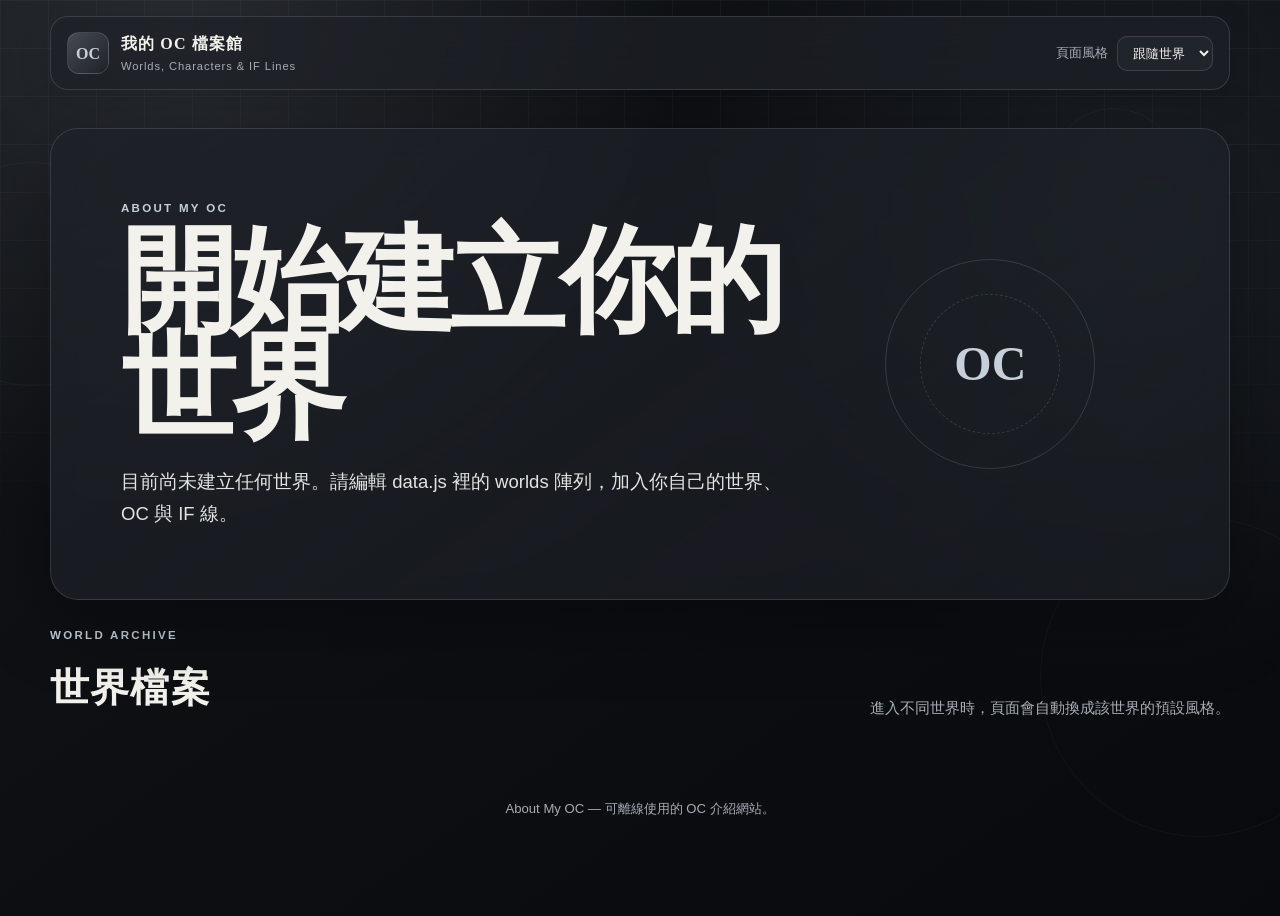
==== index.html @ 73b42c34 "Force browsers to load the empty OC data" ====
<!doctype html>
<html lang="zh-Hant">
<head>
  <meta charset="utf-8">
  <meta name="viewport" content="width=device-width, initial-scale=1">
  <meta name="theme-color" content="#111418">
  <meta name="description" content="可重複使用的 OC 世界觀與角色介紹網站模板">
  <meta http-equiv="Cache-Control" content="no-cache, no-store, must-revalidate">
  <meta http-equiv="Pragma" content="no-cache">
  <meta http-equiv="Expires" content="0">
  <title>OC 檔案館</title>
  <link rel="stylesheet" href="style.css?v=20260822-empty">
  <script defer src="data.js?v=20260822-empty"></script>
  <script defer src="app.js?v=20260822-empty"></script>
</head>
<body data-theme="archive">
  <a class="skip-link" href="#app">跳到主要內容</a>

  <div class="ambient" aria-hidden="true">
    <span></span>
    <span></span>
    <span></span>
  </div>

  <header class="site-header">
    <a class="site-brand" href="#/" data-route aria-label="回到首頁">
      <span class="brand-mark" id="brand-mark">OC</span>
      <span class="brand-copy">
        <strong id="site-title">OC 檔案館</strong>
        <small id="site-tagline">Worlds, Characters & IF Lines</small>
      </span>
    </a>

    <div class="header-actions">
      <label class="theme-control">
        <span>頁面風格</span>
        <select id="theme-select" aria-label="選擇頁面風格">
          <option value="auto">跟隨世界</option>
          <option value="archive">檔案館</option>
          <option value="ancient">古風</option>
          <option value="cyber">科技風</option>
          <option value="zombie">喪屍風</option>
          <option value="fantasy">西幻風</option>
          <option value="school">校園風</option>
        </select>
      </label>
    </div>
  </header>

  <main id="app" class="app-shell" aria-live="polite"></main>

  <footer class="site-footer">
    <p id="footer-text">以純 HTML、CSS、JavaScript 製作。</p>
  </footer>

  <noscript>
    <p class="noscript-message">這個網站需要啟用 JavaScript 才能顯示角色資料。</p>
  </noscript>

  <script>
    document.addEventListener("click", (event) => {
      const link = event.target.closest('a[href="#characters"]');
      if (!link) return;
      event.preventDefault();
      document.getElementById("characters")?.scrollIntoView({
        behavior: window.matchMedia("(prefers-reduced-motion: reduce)").matches ? "auto" : "smooth",
        block: "start"
      });
    });
  </script>
</body>
</html>
---- style.css ----
:root {
  color-scheme: dark;
  --bg: #111418;
  --bg-deep: #080a0d;
  --surface: rgba(29, 33, 39, .82);
  --surface-strong: #20252c;
  --soft: rgba(255, 255, 255, .045);
  --text: #f3f1ec;
  --muted: #a7adb6;
  --accent: #c5d0db;
  --accent-2: #7e92a8;
  --line: rgba(225, 235, 244, .14);
  --shadow: 0 24px 70px rgba(0, 0, 0, .34);
  --display: "Times New Roman", "Noto Serif TC", serif;
  --body: -apple-system, BlinkMacSystemFont, "Segoe UI", "Noto Sans TC", sans-serif;
  --radius-lg: 28px;
  --radius-md: 18px;
  --page: 1180px;
  --ease: cubic-bezier(.22, .8, .26, 1);
}

body[data-theme="archive"] {
  --bg: #111418;
  --bg-deep: #080a0d;
  --surface: rgba(29, 33, 39, .82);
  --surface-strong: #20252c;
  --text: #f3f1ec;
  --muted: #a7adb6;
  --accent: #c5d0db;
  --accent-2: #7e92a8;
  --line: rgba(225, 235, 244, .14);
}

body[data-theme="ancient"] {
  --bg: #191410;
  --bg-deep: #0c0907;
  --surface: rgba(47, 36, 28, .84);
  --surface-strong: #392b23;
  --text: #f3e9d8;
  --muted: #c0aa90;
  --accent: #d6a65b;
  --accent-2: #8f2f2c;
  --line: rgba(222, 183, 123, .22);
  --display: "Kaiti TC", "DFKai-SB", "Noto Serif TC", serif;
}

body[data-theme="cyber"] {
  --bg: #07131a;
  --bg-deep: #02080c;
  --surface: rgba(8, 35, 46, .8);
  --surface-strong: #0a2d39;
  --text: #e4fbff;
  --muted: #8ab4bf;
  --accent: #52e6ff;
  --accent-2: #8272ff;
  --line: rgba(82, 230, 255, .22);
  --display: "Arial Narrow", "Noto Sans TC", sans-serif;
}

body[data-theme="zombie"] {
  --bg: #111813;
  --bg-deep: #070b08;
  --surface: rgba(27, 40, 29, .84);
  --surface-strong: #28372a;
  --text: #edf0df;
  --muted: #a7ad93;
  --accent: #d0d86b;
  --accent-2: #9e3f32;
  --line: rgba(204, 216, 107, .2);
  --display: "Arial Narrow", "Noto Sans TC", sans-serif;
}

body[data-theme="fantasy"] {
  --bg: #111326;
  --bg-deep: #090917;
  --surface: rgba(29, 30, 65, .82);
  --surface-strong: #282957;
  --text: #f6f0df;
  --muted: #b8b3ca;
  --accent: #e0bd6c;
  --accent-2: #7b6bd1;
  --line: rgba(224, 189, 108, .2);
  --display: Georgia, "Noto Serif TC", serif;
}

body[data-theme="school"] {
  color-scheme: light;
  --bg: #edf2f3;
  --bg-deep: #dce6e8;
  --surface: rgba(255, 255, 255, .86);
  --surface-strong: #fff;
  --soft: rgba(71, 127, 145, .055);
  --text: #26343b;
  --muted: #718087;
  --accent: #477f91;
  --accent-2: #d58a8a;
  --line: rgba(59, 92, 104, .16);
  --shadow: 0 24px 60px rgba(69, 92, 100, .16);
  --display: "Noto Serif TC", serif;
}

*, *::before, *::after { box-sizing: border-box; }
html { min-width: 320px; scroll-behavior: smooth; }
body {
  min-height: 100vh;
  margin: 0;
  overflow-x: hidden;
  color: var(--text);
  font-family: var(--body);
  line-height: 1.7;
  background:
    radial-gradient(circle at 14% 4%, color-mix(in srgb, var(--accent) 13%, transparent), transparent 31rem),
    radial-gradient(circle at 90% 24%, color-mix(in srgb, var(--accent-2) 13%, transparent), transparent 29rem),
    linear-gradient(145deg, var(--bg), var(--bg-deep));
  transition: color .35s ease, background-color .45s ease;
}

body::before {
  content: "";
  position: fixed;
  inset: 0;
  z-index: -3;
  pointer-events: none;
  opacity: .33;
  background-image:
    linear-gradient(var(--line) 1px, transparent 1px),
    linear-gradient(90deg, var(--line) 1px, transparent 1px);
  background-size: 48px 48px;
  mask-image: linear-gradient(to bottom, #000, transparent 80%);
}

body[data-theme="ancient"]::before {
  opacity: .13;
  background-image:
    repeating-linear-gradient(0deg, transparent 0 12px, rgba(255,255,255,.06) 13px),
    repeating-linear-gradient(90deg, transparent 0 21px, rgba(255,255,255,.035) 22px);
  background-size: auto;
}

body[data-theme="school"]::before {
  opacity: .28;
  background-image: linear-gradient(rgba(71,127,145,.13) 1px, transparent 1px);
  background-size: 100% 30px;
}

a { color: inherit; text-decoration: none; }
button, select { font: inherit; }
button, a, select { -webkit-tap-highlight-color: transparent; }
img { display: block; width: 100%; height: 100%; object-fit: cover; }
::selection { background: color-mix(in srgb, var(--accent) 42%, transparent); color: var(--text); }

.skip-link {
  position: fixed;
  top: 10px;
  left: 10px;
  z-index: 999;
  transform: translateY(-150%);
  padding: 9px 13px;
  border-radius: 10px;
  background: var(--surface-strong);
}
.skip-link:focus { transform: translateY(0); }

.ambient { position: fixed; inset: 0; z-index: -2; overflow: hidden; pointer-events: none; }
.ambient span {
  position: absolute;
  width: 14rem;
  aspect-ratio: 1;
  border: 1px solid color-mix(in srgb, var(--accent) 30%, transparent);
  border-radius: 50%;
  opacity: .17;
  animation: drift 18s ease-in-out infinite alternate;
}
.ambient span:nth-child(1) { left: -5rem; top: 18%; }
.ambient span:nth-child(2) { right: 8%; top: 12%; width: 8rem; animation-delay: -6s; }
.ambient span:nth-child(3) { right: -5rem; bottom: 7%; width: 20rem; animation-delay: -11s; }
@keyframes drift { to { transform: translate3d(2rem, 2.5rem, 0) rotate(10deg); } }

.site-header {
  position: sticky;
  top: 0;
  z-index: 100;
  display: flex;
  align-items: center;
  justify-content: space-between;
  gap: 20px;
  width: min(calc(100% - 32px), var(--page));
  margin: 16px auto 0;
  padding: 13px 16px;
  border: 1px solid var(--line);
  border-radius: 18px;
  background: color-mix(in srgb, var(--surface) 84%, transparent);
  box-shadow: 0 10px 35px rgba(0,0,0,.12);
  backdrop-filter: blur(18px);
  -webkit-backdrop-filter: blur(18px);
}

.site-brand { display: inline-flex; align-items: center; gap: 12px; min-width: 0; view-transition-name: site-brand; }
.brand-mark {
  display: grid;
  flex: 0 0 42px;
  width: 42px;
  height: 42px;
  place-items: center;
  border: 1px solid var(--line);
  border-radius: 12px;
  color: var(--accent);
  background: linear-gradient(135deg, color-mix(in srgb, var(--accent) 24%, transparent), transparent);
  font-family: var(--display);
  font-weight: 800;
}
.brand-copy { display: grid; min-width: 0; }
.brand-copy strong, .brand-copy small { overflow: hidden; text-overflow: ellipsis; white-space: nowrap; }
.brand-copy strong { font-family: var(--display); letter-spacing: .07em; }
.brand-copy small { color: var(--muted); font-size: .7rem; letter-spacing: .08em; }

.theme-control { display: flex; align-items: center; gap: 9px; color: var(--muted); font-size: .82rem; }
.theme-control select {
  max-width: 145px;
  padding: 8px 11px;
  border: 1px solid var(--line);
  border-radius: 10px;
  outline: none;
  background: var(--surface-strong);
  color: var(--text);
}
.theme-control select:focus-visible { border-color: var(--accent); box-shadow: 0 0 0 3px color-mix(in srgb, var(--accent) 20%, transparent); }

.site-footer {
  width: min(calc(100% - 32px), var(--page));
  margin: 24px auto 0;
  padding: 24px 0 36px;
  color: var(--muted);
  font-size: .82rem;
  text-align: center;
}
.noscript-message { max-width: 720px; margin: 20px auto; padding: 16px; border: 1px solid var(--line); border-radius: 14px; background: var(--surface); }

.app-shell {
  width: min(calc(100% - 32px), var(--page));
  min-height: 66vh;
  margin: 38px auto 0;
  transition: opacity .16s ease, transform .16s ease;
}
.app-shell.is-leaving { opacity: 0; transform: translateY(8px) scale(.995); }
.app-shell.is-entering { animation: page-enter .45s var(--ease) both; }
@keyframes page-enter { from { opacity: 0; transform: translateY(12px); } to { opacity: 1; transform: none; } }

.page-stack { display: grid; gap: 26px; }
.panel {
  border: 1px solid var(--line);
  border-radius: var(--radius-lg);
  background: linear-gradient(145deg, var(--surface), color-mix(in srgb, var(--surface) 72%, transparent));
  box-shadow: var(--shadow);
  backdrop-filter: blur(14px);
  -webkit-backdrop-filter: blur(14px);
}

.breadcrumbs { display: flex; flex-wrap: wrap; align-items: center; gap: 8px; color: var(--muted); font-size: .84rem; }
.breadcrumbs a { transition: color .2s ease; }
.breadcrumbs a:hover { color: var(--accent); }
.separator { opacity: .42; }
.eyebrow { margin: 0 0 9px; color: var(--accent); font-size: .72rem; font-weight: 800; letter-spacing: .2em; text-transform: uppercase; }
.lead { color: color-mix(in srgb, var(--text) 80%, var(--muted)); font-size: clamp(1rem, 2vw, 1.16rem); }

.section-heading { display: flex; align-items: end; justify-content: space-between; gap: 20px; margin-bottom: 16px; }
.section-heading h2 { margin: 0; font-family: var(--display); font-size: clamp(1.75rem, 4vw, 2.45rem); letter-spacing: .03em; }
.section-heading > p { max-width: 520px; margin: 0; color: var(--muted); font-size: .92rem; }

.text-link { display: inline-flex; align-items: center; gap: 8px; width: fit-content; color: var(--accent); font-weight: 750; }
.text-link::after { content: "→"; transition: transform .25s var(--ease); }
.text-link:hover::after { transform: translateX(4px); }
.back-link { margin-top: 22px; }

.pill-list { display: flex; flex-wrap: wrap; gap: 8px; }
.pill-list span {
  padding: 5px 10px;
  border: 1px solid var(--line);
  border-radius: 999px;
  color: var(--muted);
  background: var(--soft);
  font-size: .72rem;
}
.empty-message { color: var(--muted); }

.home-hero {
  display: grid;
  grid-template-columns: minmax(0, 1.35fr) minmax(230px, .65fr);
  align-items: center;
  min-height: 360px;
  padding: clamp(30px, 6vw, 70px);
  overflow: hidden;
}
.home-hero h1 { max-width: 800px; margin: 0; font-family: var(--display); font-size: clamp(3rem, 9vw, 7.2rem); line-height: .93; letter-spacing: -.045em; }
.home-hero .lead { max-width: 670px; margin: 24px 0 0; }
.hero-mark { position: relative; display: grid; min-height: 220px; place-items: center; }
.hero-mark::before, .hero-mark::after { content: ""; position: absolute; border: 1px solid var(--line); border-radius: 50%; }
.hero-mark::before { width: 210px; height: 210px; }
.hero-mark::after { width: 140px; height: 140px; border-style: dashed; animation: spin 18s linear infinite; }
.hero-mark span { color: var(--accent); font-family: var(--display); font-size: 3rem; font-weight: 900; }
@keyframes spin { to { transform: rotate(1turn); } }

.world-grid { display: grid; grid-template-columns: repeat(2, minmax(0, 1fr)); gap: 18px; }
.world-card { position: relative; min-height: 430px; overflow: hidden; isolation: isolate; transition: transform .42s var(--ease), border-color .25s ease; }
.world-card:hover { transform: translateY(-7px); border-color: color-mix(in srgb, var(--accent) 60%, var(--line)); }
.world-card-visual, .world-card-overlay { position: absolute; inset: 0; }
.world-card-visual { background: linear-gradient(145deg, var(--surface-strong), var(--bg-deep)); }
.world-card-visual img { transition: transform .8s var(--ease), filter .5s ease; }
.world-card:hover .world-card-visual img { transform: scale(1.045); }
.world-card-overlay { z-index: 1; background: linear-gradient(to top, color-mix(in srgb, var(--bg-deep) 94%, transparent) 6%, color-mix(in srgb, var(--bg-deep) 48%, transparent) 60%, transparent); }
.world-card-content { position: absolute; z-index: 2; inset: auto 0 0; padding: 28px; }
.world-card h2 { margin: 0; font-family: var(--display); font-size: clamp(2.1rem, 5vw, 3.5rem); line-height: 1; }
.world-card-content > p:not(.eyebrow) { max-width: 580px; margin: 15px 0; color: color-mix(in srgb, var(--text) 78%, var(--muted)); }
.world-meta { display: flex; flex-wrap: wrap; gap: 9px; }
.world-meta span { padding: 5px 10px; border: 1px solid var(--line); border-radius: 999px; background: color-mix(in srgb, var(--surface) 75%, transparent); color: var(--muted); font-size: .72rem; }

.placeholder { position: absolute; inset: 0; display: grid; place-items: center; overflow: hidden; color: var(--accent); background:
  radial-gradient(circle at 50% 34%, color-mix(in srgb, var(--accent) 25%, transparent), transparent 35%),
  linear-gradient(145deg, var(--surface-strong), var(--bg-deep)); }
.placeholder::before { content: ""; position: absolute; width: 62%; aspect-ratio: 1; border: 1px solid color-mix(in srgb, var(--accent) 25%, transparent); border-radius: 50%; }
.placeholder span { position: relative; z-index: 1; font-family: var(--display); font-size: clamp(3rem, 8vw, 6rem); font-weight: 850; }
.placeholder small { position: absolute; bottom: 17px; color: var(--muted); font-size: .65rem; letter-spacing: .12em; }

.world-hero { display: grid; grid-template-columns: minmax(330px, .92fr) minmax(0, 1.08fr); min-height: 520px; overflow: hidden; }
.world-hero-visual { position: relative; min-height: 520px; border-right: 1px solid var(--line); }
.world-hero-copy { display: flex; flex-direction: column; justify-content: center; padding: clamp(30px, 6vw, 70px); }
.world-hero-copy h1 { margin: 0; font-family: var(--display); font-size: clamp(3.2rem, 8vw, 6.6rem); line-height: .93; letter-spacing: -.045em; }
.world-hero-copy .lead { margin: 22px 0 27px; }
.fact-grid { display: grid; grid-template-columns: repeat(3, minmax(0, 1fr)); gap: 14px; }
.fact-card { padding: 20px; border: 1px solid var(--line); border-radius: var(--radius-md); background: var(--surface); }
.fact-card span { display: block; color: var(--muted); font-size: .73rem; letter-spacing: .08em; }
.fact-card strong { display: block; margin-top: 5px; font-family: var(--display); font-size: 1.05rem; }

.character-grid { display: grid; grid-template-columns: repeat(2, minmax(0, 1fr)); gap: 18px; }
.character-card { display: grid; grid-template-columns: minmax(155px, .72fr) minmax(0, 1.28fr); min-height: 315px; overflow: hidden; transition: transform .4s var(--ease), border-color .25s ease; }
.character-card:hover { transform: translateY(-5px); border-color: color-mix(in srgb, var(--accent) 58%, var(--line)); }
.character-card-visual { position: relative; min-height: 315px; overflow: hidden; border-right: 1px solid var(--line); }
.character-card-copy { display: flex; min-width: 0; flex-direction: column; justify-content: center; padding: 23px; }
.character-card-copy h3 { margin: 0; font-family: var(--display); font-size: 1.8rem; }
.character-card-copy .role { margin: 9px 0; color: var(--muted); font-size: .87rem; }
.character-card-copy .quote { margin: 0 0 15px; font-family: var(--display); font-size: .94rem; }

.character-hero, .if-hero { display: grid; grid-template-columns: minmax(290px, .8fr) minmax(0, 1.2fr); min-height: 570px; overflow: hidden; }
.character-portrait, .if-portrait { position: relative; min-height: 570px; overflow: hidden; border-right: 1px solid var(--line); }
.character-main-copy, .if-copy { display: flex; min-width: 0; flex-direction: column; justify-content: center; padding: clamp(30px, 6vw, 70px); }
.character-main-copy h1, .if-copy h1 { margin: 0; font-family: var(--display); font-size: clamp(3.1rem, 8vw, 6.7rem); line-height: .93; letter-spacing: -.045em; }
.character-role { margin: 15px 0 0; color: var(--muted); }
.character-main-copy blockquote, .if-copy blockquote { margin: 28px 0; padding-left: 18px; border-left: 2px solid var(--accent); font-family: var(--display); font-size: clamp(1.05rem, 2vw, 1.3rem); }

.content-columns { display: grid; grid-template-columns: minmax(0, 1.15fr) minmax(290px, .85fr); gap: 18px; }
.content-panel { padding: clamp(24px, 4vw, 38px); }
.content-panel h2 { margin: 0 0 20px; font-family: var(--display); font-size: 1.7rem; }
.story-copy { display: grid; gap: 14px; }
.story-copy p { margin: 0; color: color-mix(in srgb, var(--text) 84%, var(--muted)); }
.profile-list { display: grid; margin: 0; }
.profile-row { display: grid; grid-template-columns: minmax(90px, .42fr) minmax(0, 1fr); gap: 14px; padding: 13px 0; border-bottom: 1px solid var(--line); }
.profile-row:last-child { border-bottom: 0; }
.profile-row dt { color: var(--muted); font-size: .79rem; }
.profile-row dd { margin: 0; font-weight: 650; }
.relationship-list { display: grid; grid-template-columns: repeat(auto-fit, minmax(220px, 1fr)); gap: 12px; }
.relationship-card { padding: 18px; border: 1px solid var(--line); border-radius: var(--radius-md); background: var(--soft); }
.relationship-card strong { font-family: var(--display); font-size: 1.06rem; }
.relationship-card span { display: block; color: var(--accent); font-size: .78rem; }
.relationship-card p { margin: 8px 0 0; color: var(--muted); font-size: .86rem; }

.if-grid { display: grid; grid-template-columns: repeat(2, minmax(0, 1fr)); gap: 16px; }
.if-card { position: relative; display: grid; min-height: 265px; overflow: hidden; padding: 25px; border: 1px solid var(--line); border-radius: var(--radius-lg); background: linear-gradient(145deg, color-mix(in srgb, var(--accent) 12%, var(--surface)), var(--surface)); box-shadow: 0 16px 45px rgba(0,0,0,.13); transition: transform .38s var(--ease), border-color .25s ease; }
.if-card:hover { transform: translateY(-5px); border-color: color-mix(in srgb, var(--accent) 60%, var(--line)); }
.if-card > div { position: relative; z-index: 1; align-self: end; }
.if-card h3 { margin: 0; font-family: var(--display); font-size: 1.75rem; }
.if-role { margin: 4px 0 12px; color: var(--accent); font-size: .8rem; letter-spacing: .08em; }
.if-card div > p:not(.eyebrow):not(.if-role) { color: var(--muted); }
.if-watermark { position: absolute; top: -30px; right: 10px; color: color-mix(in srgb, var(--accent) 14%, transparent); font-family: var(--display); font-size: 9rem; font-weight: 900; line-height: 1; }
.empty-if { padding: 28px; border: 1px dashed var(--line); border-radius: var(--radius-md); color: var(--muted); text-align: center; }

.if-badge { width: fit-content; margin-bottom: 18px; padding: 6px 11px; border: 1px solid var(--line); border-radius: 999px; color: var(--accent); font-size: .7rem; font-weight: 800; letter-spacing: .13em; }
.if-copy .lead { margin: 20px 0 0; }
.divergence-note { padding: 21px; border: 1px solid var(--line); border-radius: var(--radius-md); background: linear-gradient(120deg, color-mix(in srgb, var(--accent-2) 12%, var(--surface)), var(--surface)); }
.divergence-note strong { font-family: var(--display); font-size: 1.1rem; }

.not-found { display: grid; min-height: 470px; place-items: center; padding: 40px; text-align: center; }
.not-found h1 { margin: 0; font-family: var(--display); font-size: clamp(3rem, 10vw, 7rem); }
.not-found p { max-width: 560px; margin: 14px auto 24px; color: var(--muted); }

::view-transition-old(root), ::view-transition-new(root) { animation-duration: .46s; animation-timing-function: var(--ease); }
::view-transition-old(root) { animation-name: old-page; }
::view-transition-new(root) { animation-name: new-page; }
@keyframes old-page { to { opacity: 0; filter: blur(2px); transform: scale(.992); } }
@keyframes new-page { from { opacity: 0; filter: blur(3px); transform: translateY(8px) scale(1.006); } }

@media (max-width: 900px) {
  .home-hero, .world-hero, .character-hero, .if-hero, .content-columns { grid-template-columns: 1fr; }
  .home-hero { min-height: auto; }
  .hero-mark { min-height: 160px; }
  .world-grid, .character-grid, .if-grid { grid-template-columns: 1fr; }
  .world-card { min-height: 400px; }
  .world-hero-visual, .character-portrait, .if-portrait { min-height: 420px; border-right: 0; border-bottom: 1px solid var(--line); }
  .fact-grid { grid-template-columns: 1fr; }
}

@media (max-width: 620px) {
  .site-header { align-items: stretch; flex-direction: column; gap: 12px; margin-top: 10px; }
  .theme-control { justify-content: space-between; width: 100%; }
  .theme-control select { max-width: none; flex: 1; }
  .app-shell { margin-top: 24px; }
  .home-hero { padding: 29px 22px; }
  .world-card { min-height: 370px; }
  .world-card-content { padding: 21px; }
  .character-card { grid-template-columns: 112px minmax(0, 1fr); }
  .character-card-visual { min-height: 245px; }
  .character-card-copy { padding: 17px; }
  .character-card-copy h3 { font-size: 1.45rem; }
  .character-main-copy, .world-hero-copy, .if-copy { padding: 31px 22px; }
  .profile-row { grid-template-columns: 1fr; gap: 5px; }
  .section-heading { align-items: start; flex-direction: column; }
}

@media (prefers-reduced-motion: reduce) {
  *, *::before, *::after {
    scroll-behavior: auto !important;
    animation-duration: .01ms !important;
    animation-iteration-count: 1 !important;
    transition-duration: .01ms !important;
  }
}
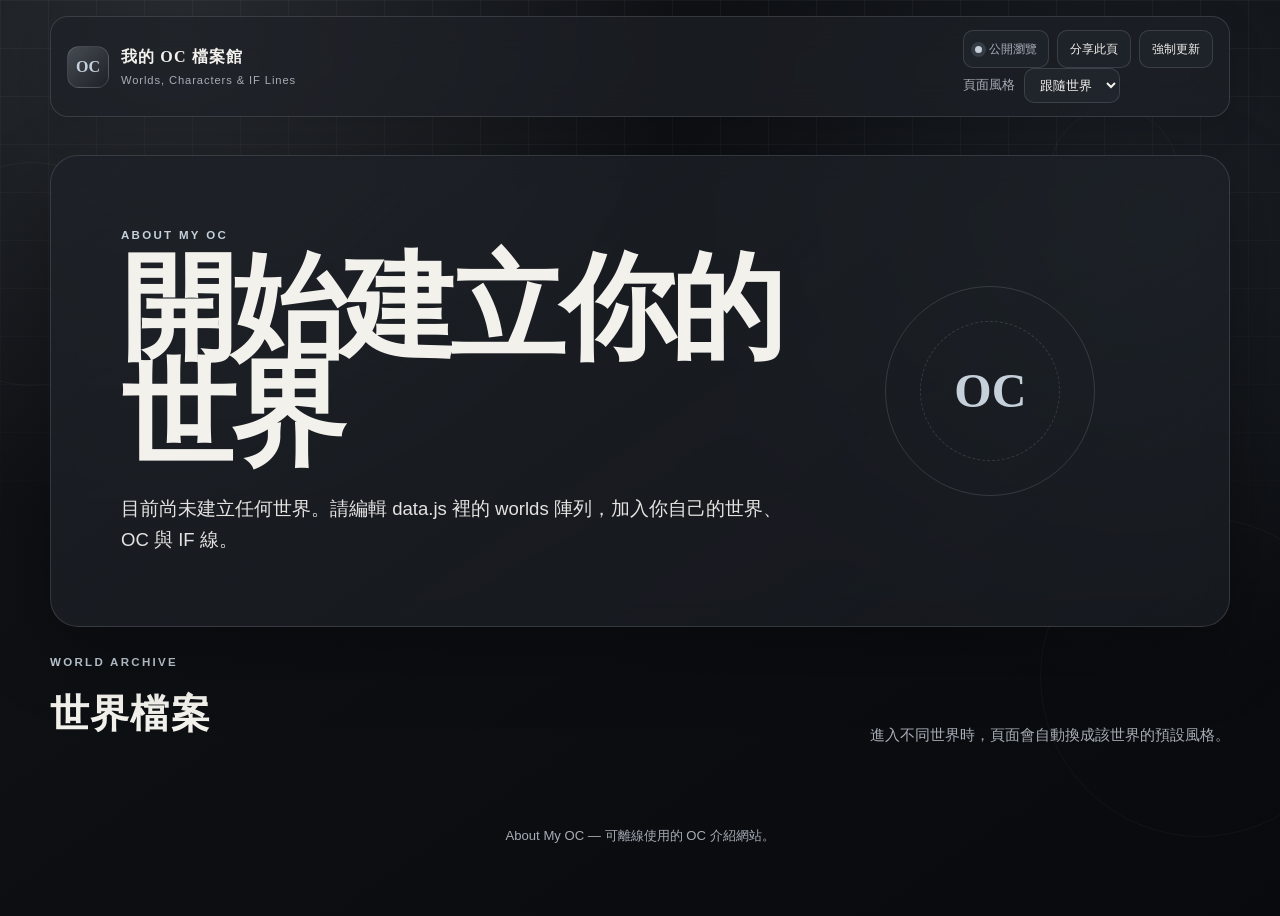
==== commit 52f87a9a: "Load versioned assets and enable read-only public controls" ====
--- a/index.html
+++ b/index.html
@@ -9,11 +9,22 @@
   <meta http-equiv="Pragma" content="no-cache">
   <meta http-equiv="Expires" content="0">
   <title>OC 檔案館</title>
-  <link rel="stylesheet" href="style.css?v=20260822-empty">
-  <script defer src="data.js?v=20260822-empty"></script>
-  <script defer src="app.js?v=20260822-empty"></script>
+  <script>
+    (() => {
+      const isLocalFile = window.location.protocol === "file:";
+      const refreshVersion = new URLSearchParams(window.location.search).get("refresh");
+      const assetVersion = refreshVersion || "20260822-public-v1";
+      const suffix = isLocalFile ? "" : `?v=${encodeURIComponent(assetVersion)}`;
+
+      document.write(`<link rel="stylesheet" href="style.css${suffix}">`);
+      document.write(`<link rel="stylesheet" href="controls.css${suffix}">`);
+      document.write(`<script defer src="data.js${suffix}"><\/script>`);
+      document.write(`<script defer src="app.js${suffix}"><\/script>`);
+      document.write(`<script defer src="controls.js${suffix}"><\/script>`);
+    })();
+  </script>
 </head>
-<body data-theme="archive">
+<body data-theme="archive" data-public-view="true">
   <a class="skip-link" href="#app">跳到主要內容</a>
 
   <div class="ambient" aria-hidden="true">
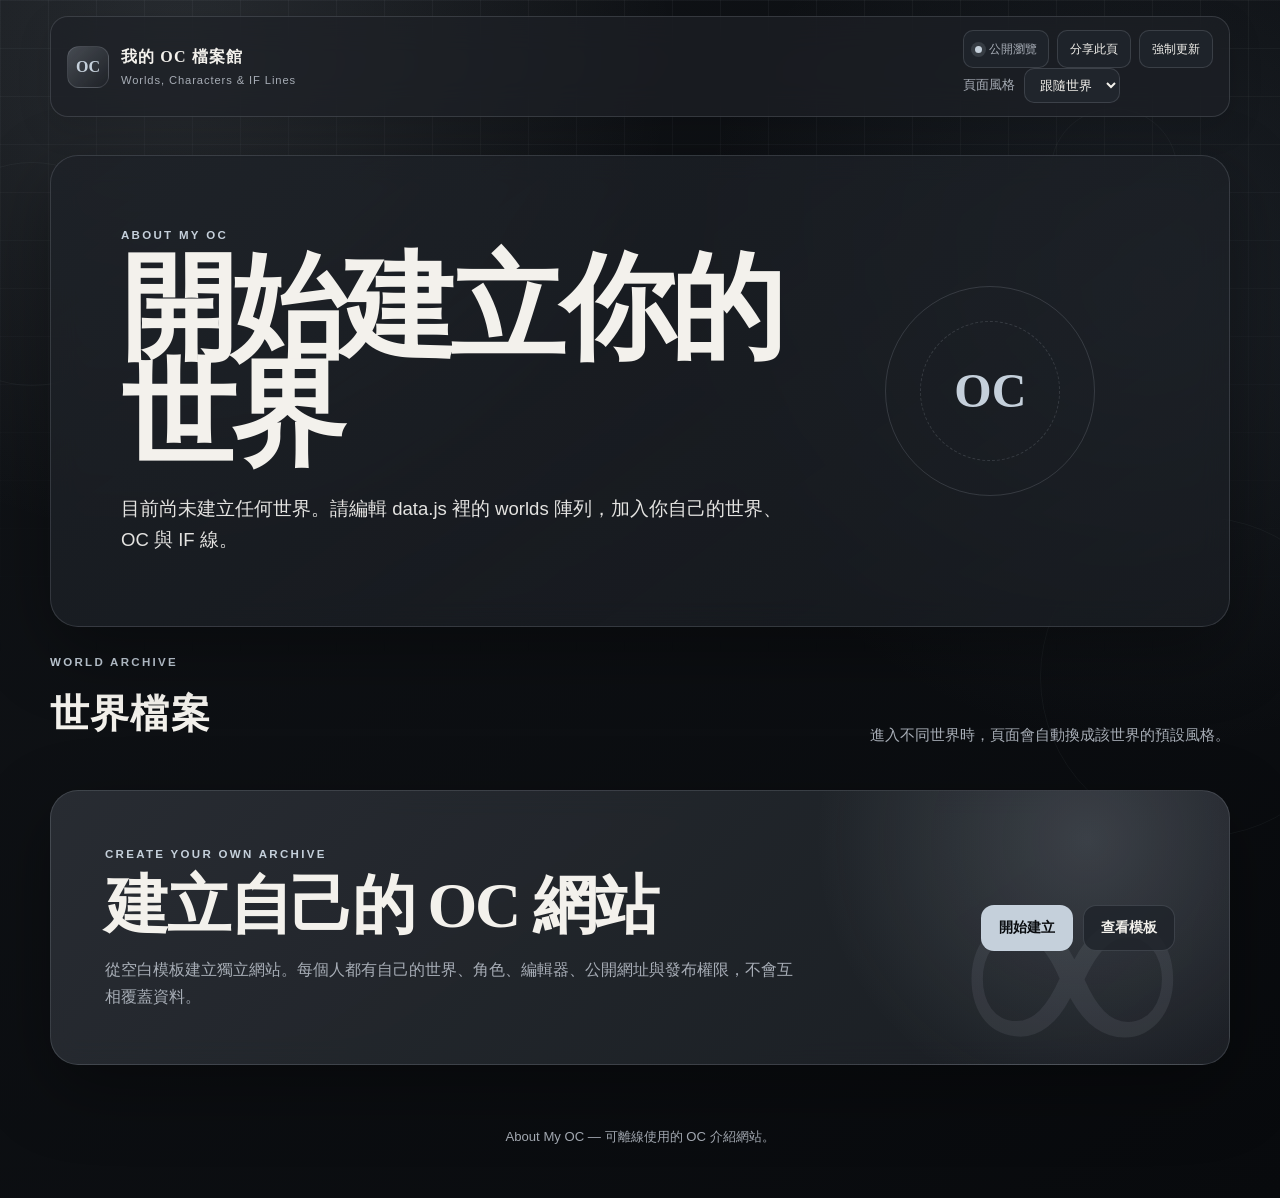
==== commit 41966889: "Load template onboarding on the public homepage" ====
--- a/index.html
+++ b/index.html
@@ -13,14 +13,16 @@
     (() => {
       const isLocalFile = window.location.protocol === "file:";
       const refreshVersion = new URLSearchParams(window.location.search).get("refresh");
-      const assetVersion = refreshVersion || "20260822-public-v1";
+      const assetVersion = refreshVersion || "20260822-public-v3";
       const suffix = isLocalFile ? "" : `?v=${encodeURIComponent(assetVersion)}`;
 
       document.write(`<link rel="stylesheet" href="style.css${suffix}">`);
       document.write(`<link rel="stylesheet" href="controls.css${suffix}">`);
+      document.write(`<link rel="stylesheet" href="template.css${suffix}">`);
       document.write(`<script defer src="data.js${suffix}"><\/script>`);
       document.write(`<script defer src="app.js${suffix}"><\/script>`);
       document.write(`<script defer src="controls.js${suffix}"><\/script>`);
+      document.write(`<script defer src="template.js${suffix}"><\/script>`);
     })();
   </script>
 </head>
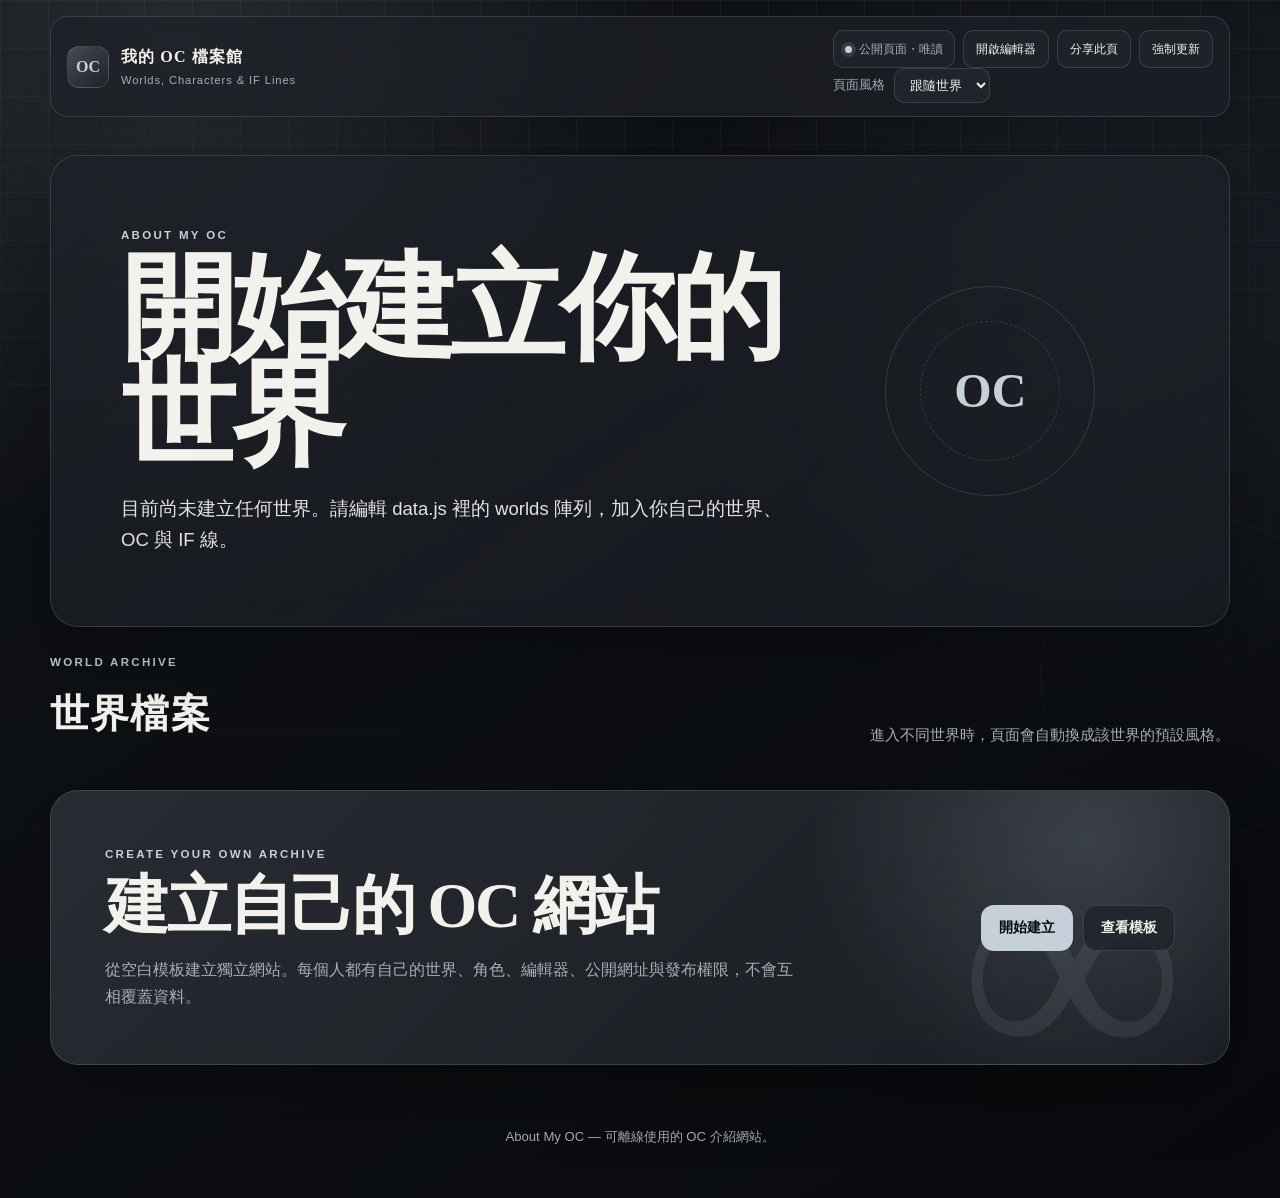
==== commit e3e4d757: "Refresh public assets for the always-visible editor button" ====
--- a/index.html
+++ b/index.html
@@ -13,7 +13,7 @@
     (() => {
       const isLocalFile = window.location.protocol === "file:";
       const refreshVersion = new URLSearchParams(window.location.search).get("refresh");
-      const assetVersion = refreshVersion || "20260822-public-v3";
+      const assetVersion = refreshVersion || "20260822-public-v4";
       const suffix = isLocalFile ? "" : `?v=${encodeURIComponent(assetVersion)}`;
 
       document.write(`<link rel="stylesheet" href="style.css${suffix}">`);
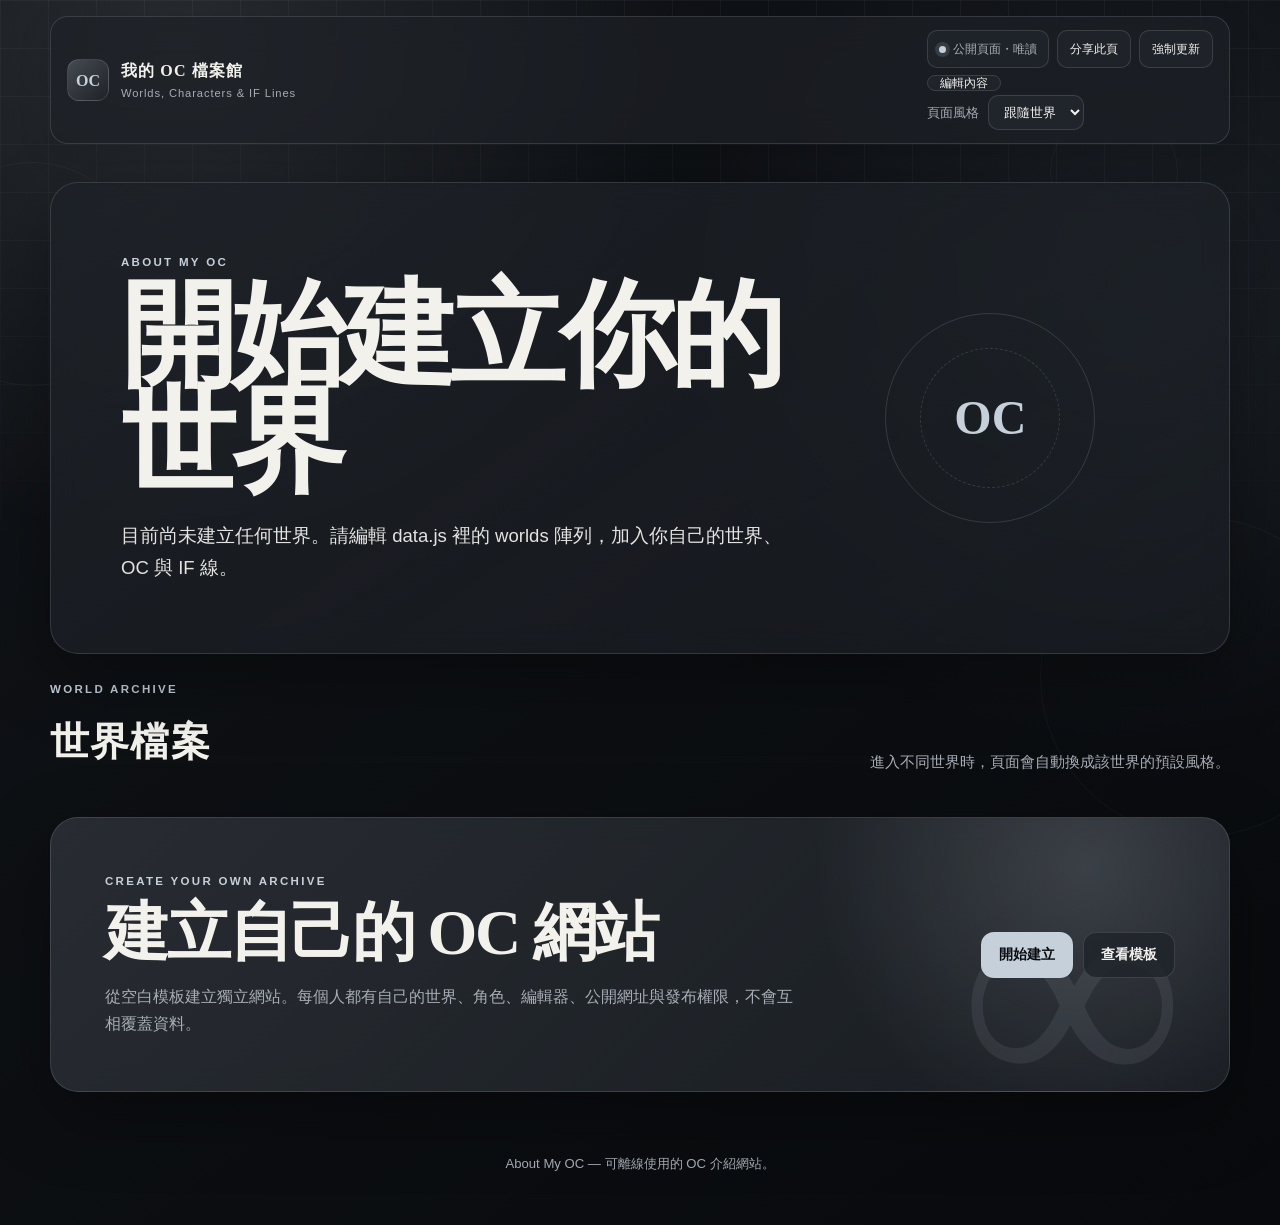
==== commit c9d06375: "Add a permanent web editor button to the public header" ====
--- a/index.html
+++ b/index.html
@@ -13,7 +13,7 @@
     (() => {
       const isLocalFile = window.location.protocol === "file:";
       const refreshVersion = new URLSearchParams(window.location.search).get("refresh");
-      const assetVersion = refreshVersion || "20260822-public-v4";
+      const assetVersion = refreshVersion || "20260822-public-v5";
       const suffix = isLocalFile ? "" : `?v=${encodeURIComponent(assetVersion)}`;
 
       document.write(`<link rel="stylesheet" href="style.css${suffix}">`);
@@ -45,6 +45,11 @@
     </a>
 
     <div class="header-actions">
+      <a class="public-action-button" id="edit-content-button" href="editor.html"
+        title="開啟網頁編輯器。修改會先保存在這個瀏覽器，發布仍需 GitHub 權限。">
+        編輯內容
+      </a>
+
       <label class="theme-control">
         <span>頁面風格</span>
         <select id="theme-select" aria-label="選擇頁面風格">
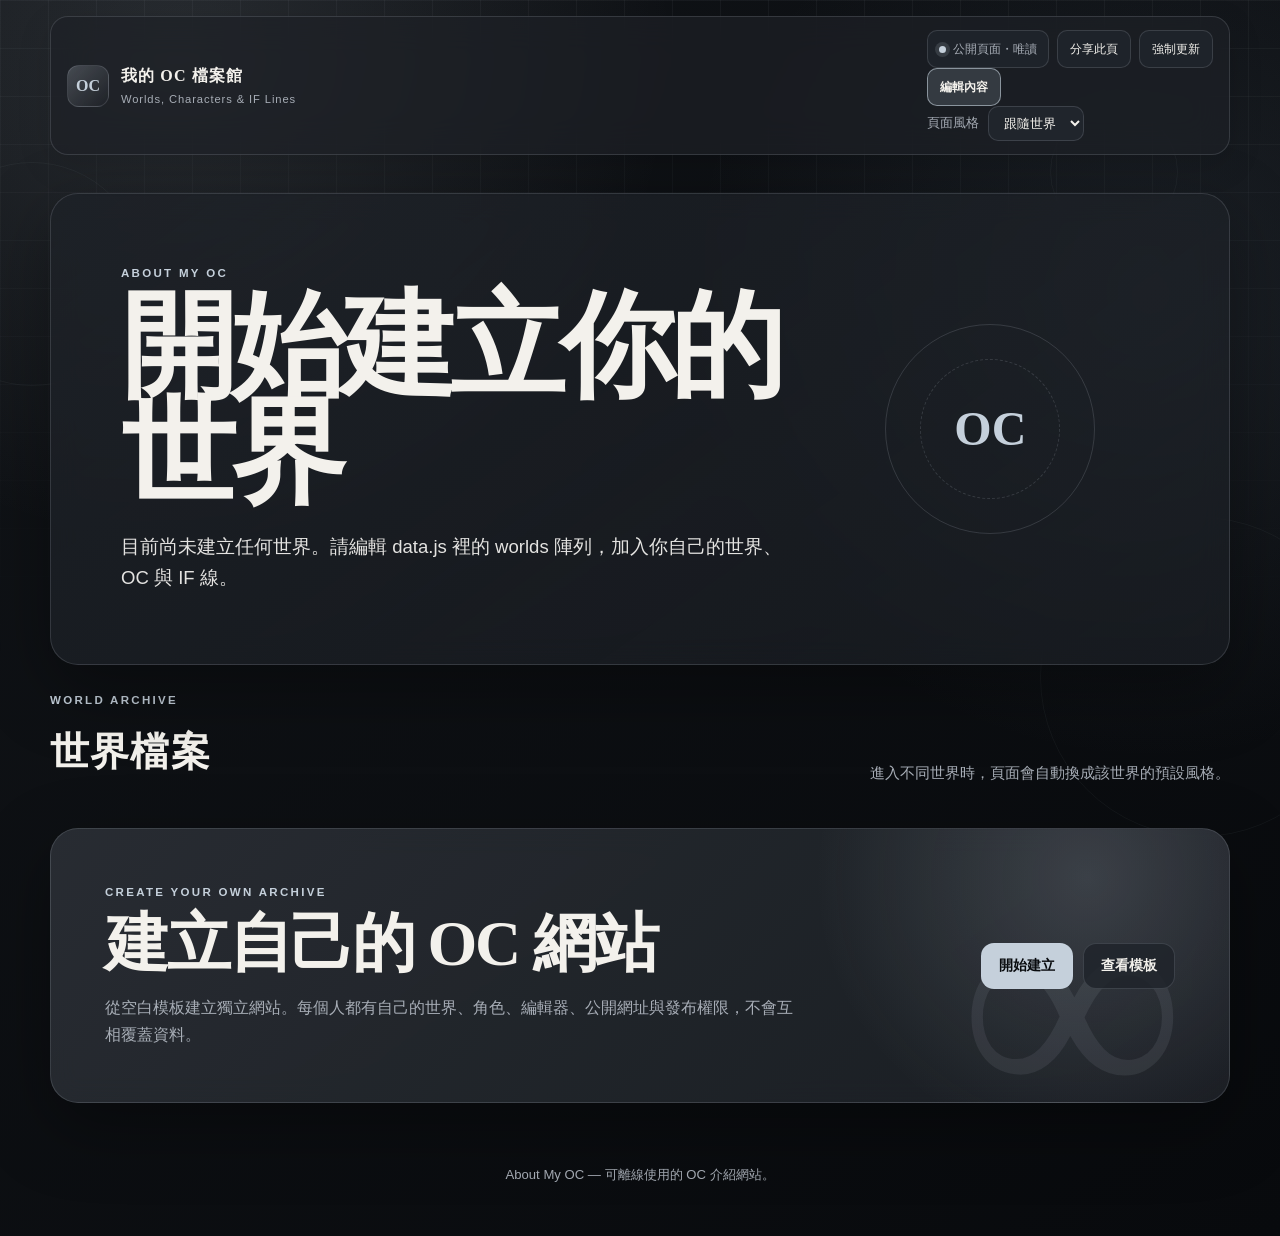
==== commit 131d8373: "Refresh styles for the permanent editor button" ====
--- a/index.html
+++ b/index.html
@@ -13,7 +13,7 @@
     (() => {
       const isLocalFile = window.location.protocol === "file:";
       const refreshVersion = new URLSearchParams(window.location.search).get("refresh");
-      const assetVersion = refreshVersion || "20260822-public-v5";
+      const assetVersion = refreshVersion || "20260822-public-v6";
       const suffix = isLocalFile ? "" : `?v=${encodeURIComponent(assetVersion)}`;
 
       document.write(`<link rel="stylesheet" href="style.css${suffix}">`);
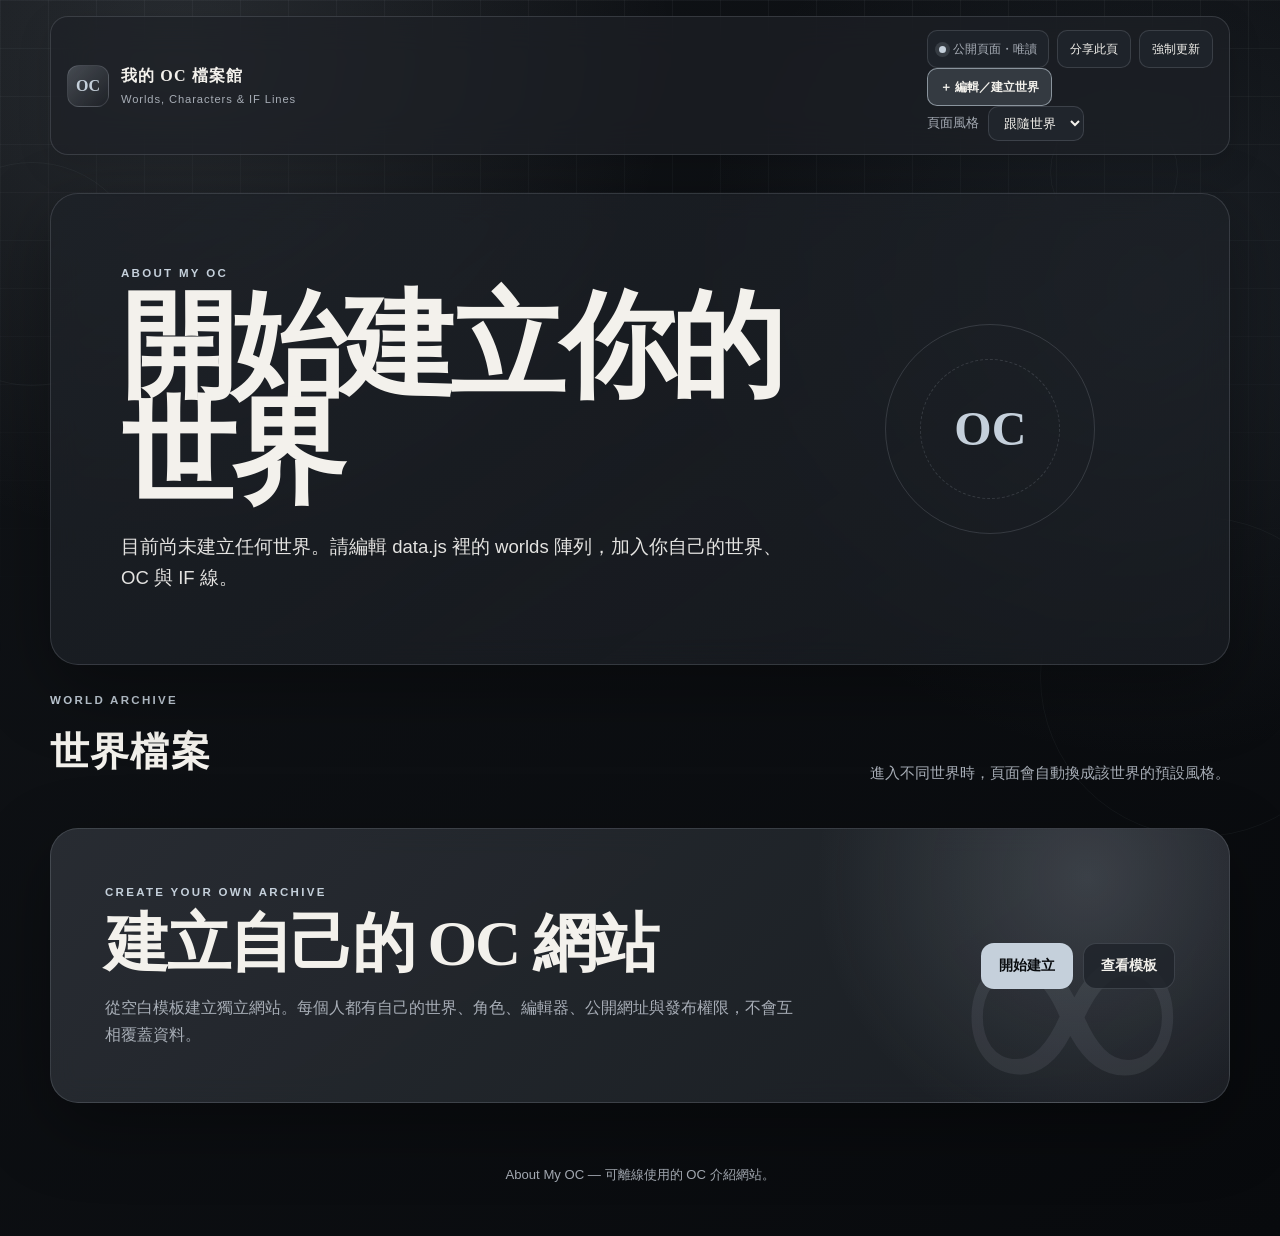
==== commit 4a49ad67: "Make the world editor button permanent and prominent" ====
--- a/index.html
+++ b/index.html
@@ -13,7 +13,7 @@
     (() => {
       const isLocalFile = window.location.protocol === "file:";
       const refreshVersion = new URLSearchParams(window.location.search).get("refresh");
-      const assetVersion = refreshVersion || "20260822-public-v6";
+      const assetVersion = refreshVersion || "20260823-public-v7";
       const suffix = isLocalFile ? "" : `?v=${encodeURIComponent(assetVersion)}`;
 
       document.write(`<link rel="stylesheet" href="style.css${suffix}">`);
@@ -45,9 +45,9 @@
     </a>
 
     <div class="header-actions">
-      <a class="public-action-button" id="edit-content-button" href="editor.html"
-        title="開啟網頁編輯器。修改會先保存在這個瀏覽器，發布仍需 GitHub 權限。">
-        編輯內容
+      <a class="public-action-button editor-entry-button" id="edit-content-button" href="editor.html"
+        title="在網頁表單中新增、編輯或刪除世界、角色與 IF 線">
+        ＋ 編輯／建立世界
       </a>
 
       <label class="theme-control">
